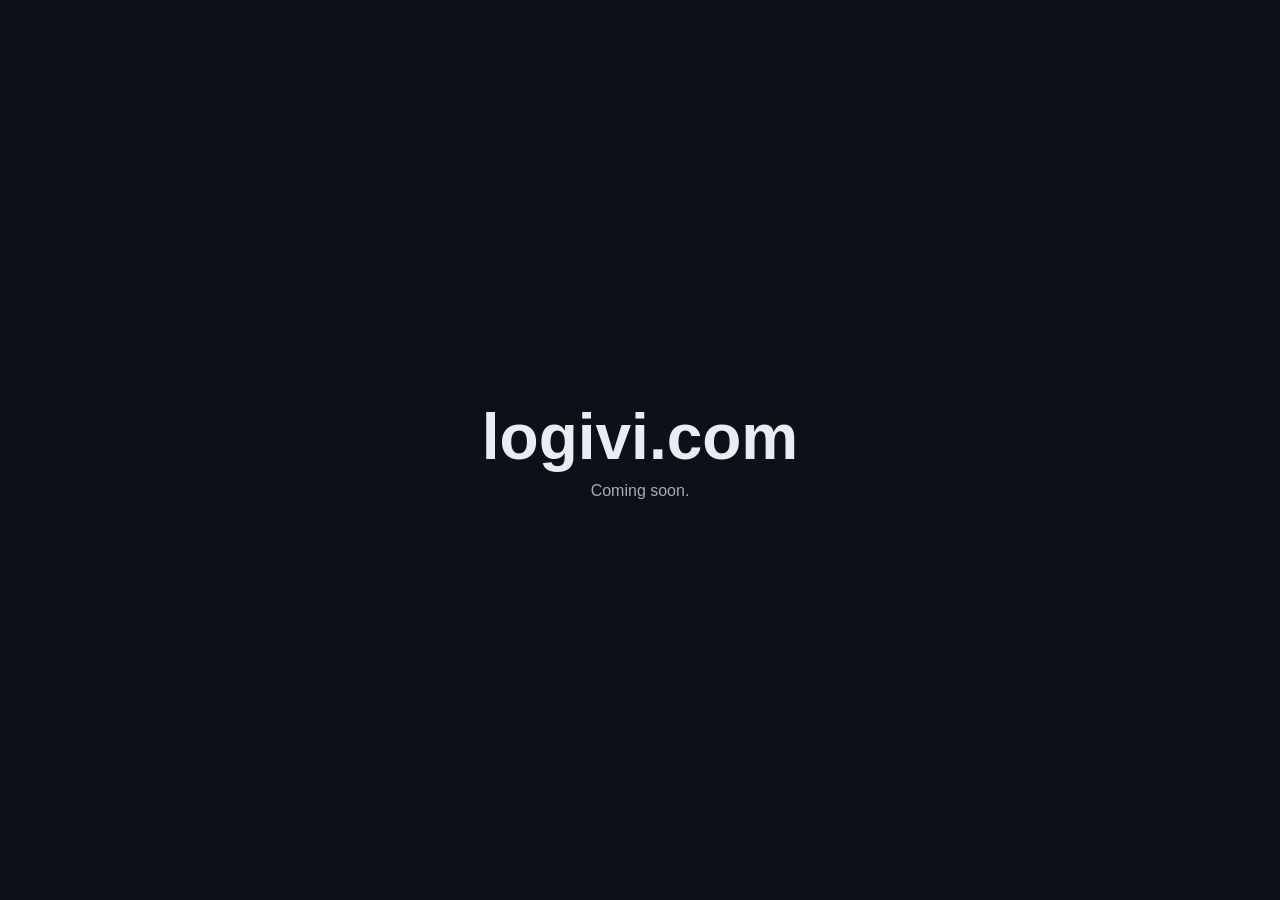
==== index.html @ e2a75693 "Initial site with custom domain logivi.com" ====
<!DOCTYPE html>
<html lang="en">
<head>
  <meta charset="utf-8" />
  <meta name="viewport" content="width=device-width, initial-scale=1" />
  <title>logivi.com</title>
  <style>
    :root { color-scheme: light dark; }
    body {
      margin: 0;
      min-height: 100vh;
      display: grid;
      place-items: center;
      font-family: -apple-system, BlinkMacSystemFont, "Segoe UI", Roboto, Helvetica, Arial, sans-serif;
      background: #0d1117;
      color: #e6edf3;
    }
    main { text-align: center; padding: 2rem; }
    h1 { font-size: clamp(2rem, 6vw, 4rem); margin: 0 0 0.5rem; }
    p { opacity: 0.7; margin: 0; }
  </style>
</head>
<body>
  <main>
    <h1>logivi.com</h1>
    <p>Coming soon.</p>
  </main>
</body>
</html>
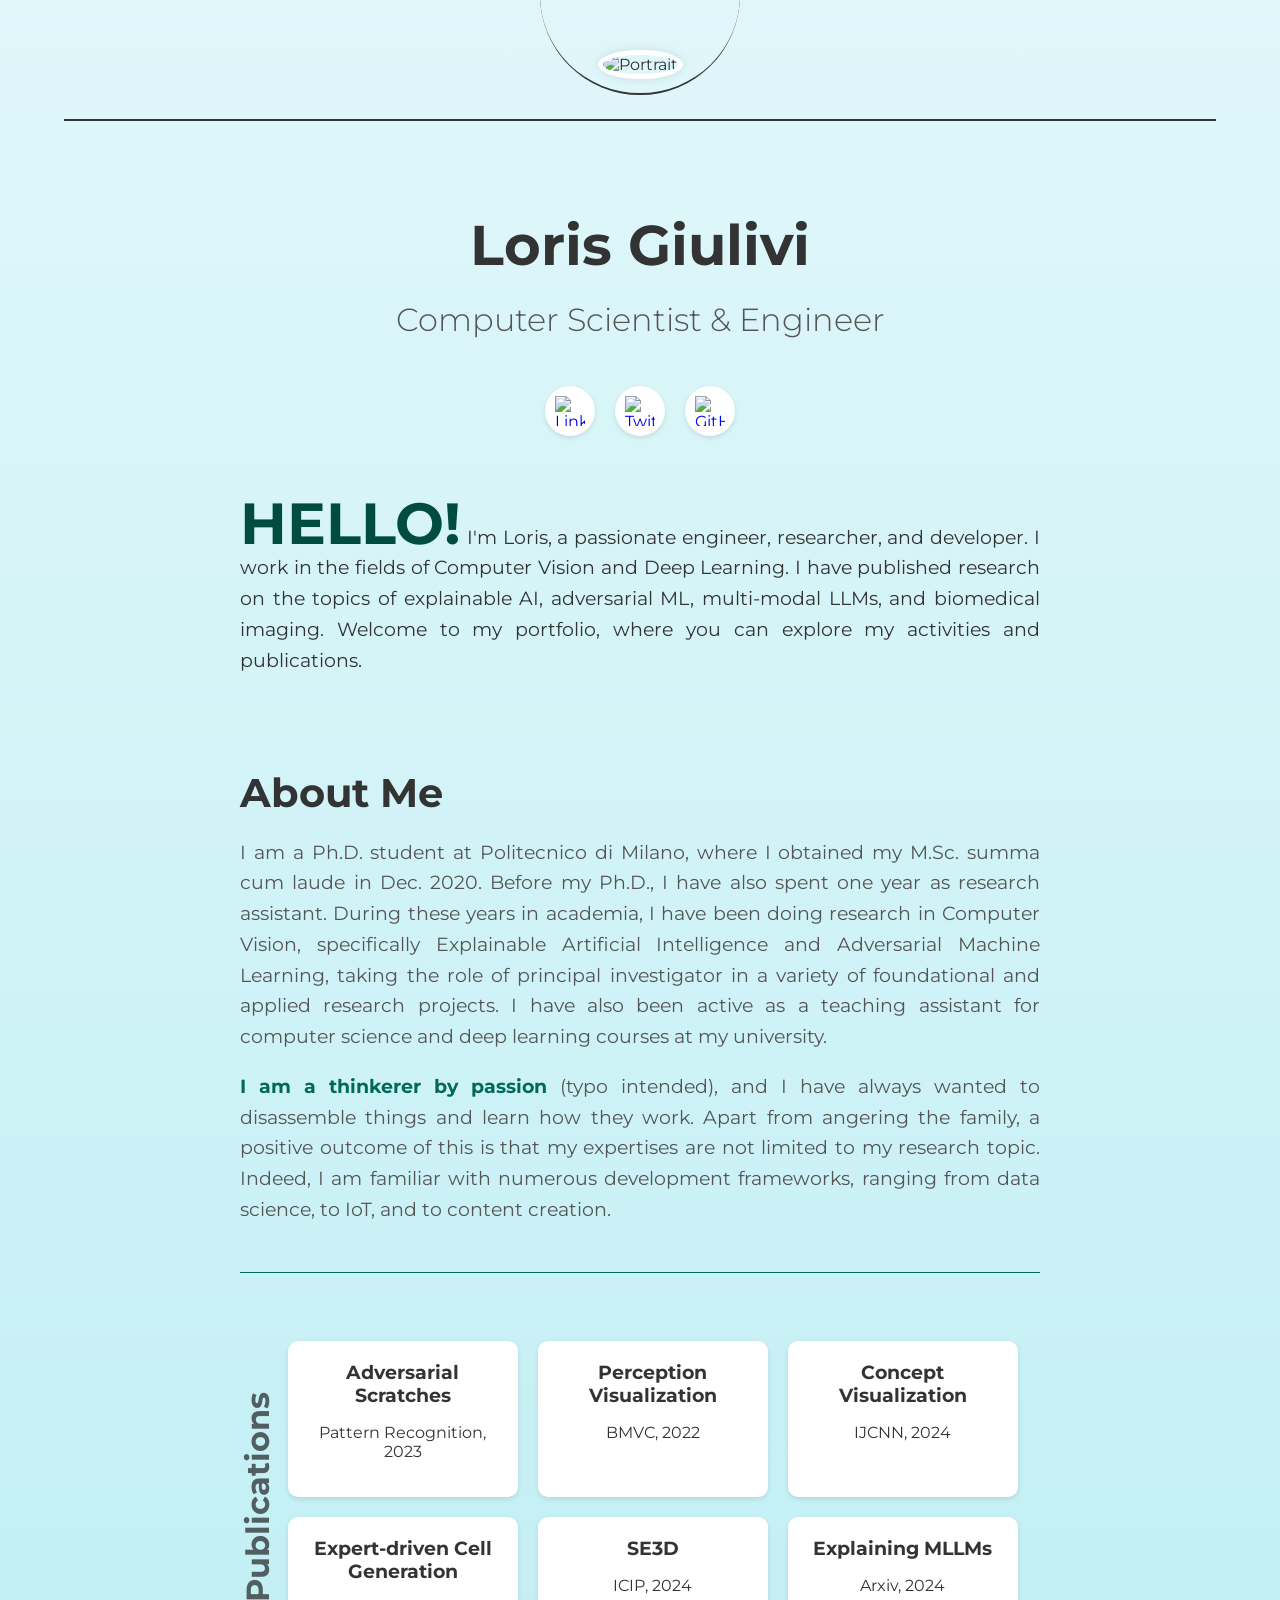
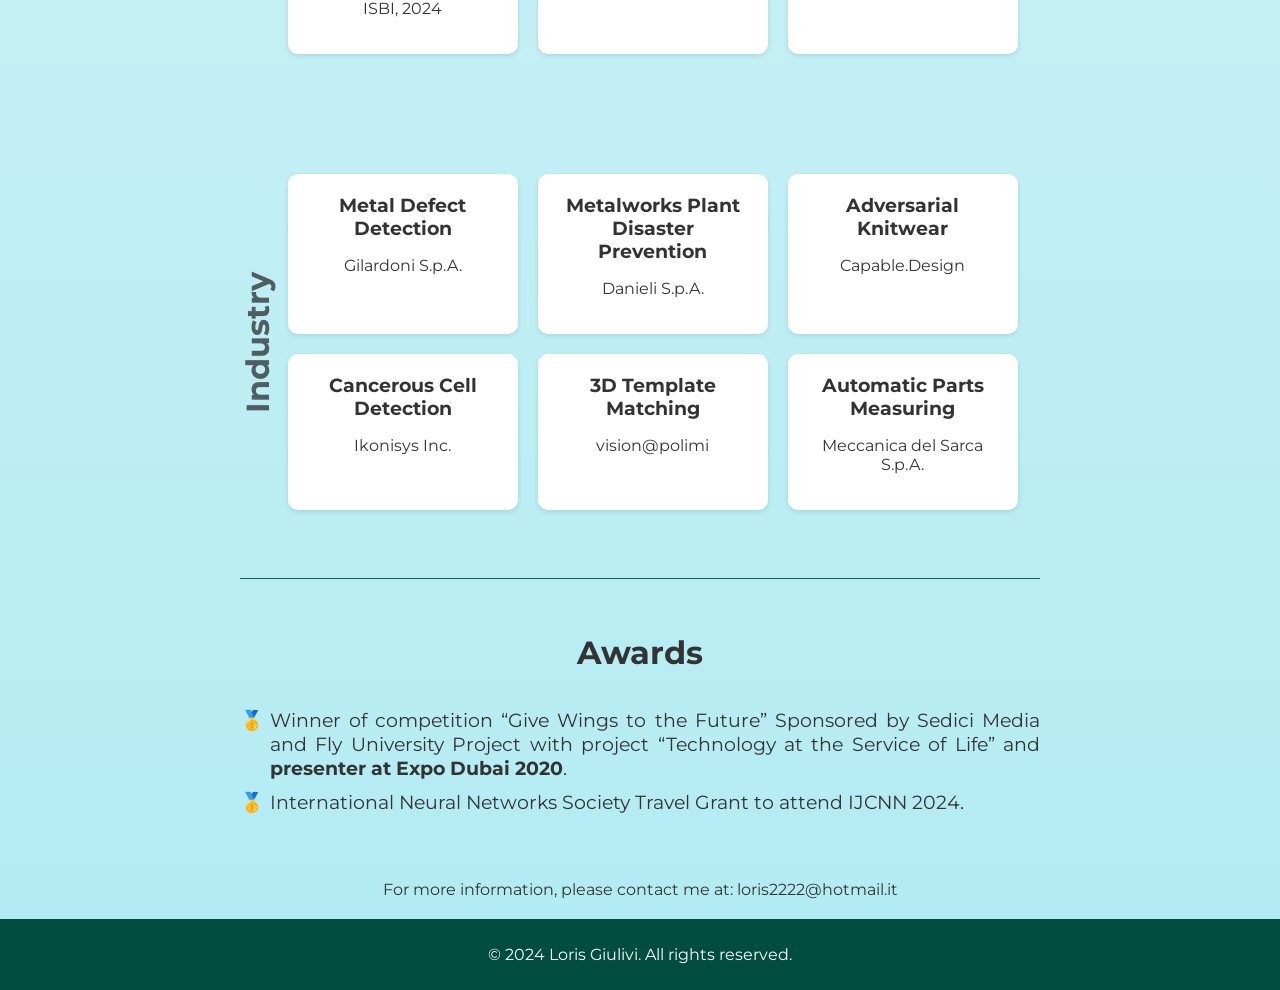
==== commit 83d907af: "Add real site content and images" ====
--- a/index.html
+++ b/index.html
@@ -1,29 +1,784 @@
-<!DOCTYPE html>
-<html lang="en">
-<head>
-  <meta charset="utf-8" />
-  <meta name="viewport" content="width=device-width, initial-scale=1" />
-  <title>logivi.com</title>
-  <style>
-    :root { color-scheme: light dark; }
-    body {
-      margin: 0;
-      min-height: 100vh;
-      display: grid;
-      place-items: center;
-      font-family: -apple-system, BlinkMacSystemFont, "Segoe UI", Roboto, Helvetica, Arial, sans-serif;
-      background: #0d1117;
-      color: #e6edf3;
-    }
-    main { text-align: center; padding: 2rem; }
-    h1 { font-size: clamp(2rem, 6vw, 4rem); margin: 0 0 0.5rem; }
-    p { opacity: 0.7; margin: 0; }
-  </style>
-</head>
-<body>
-  <main>
-    <h1>logivi.com</h1>
-    <p>Coming soon.</p>
-  </main>
-</body>
-</html>
+<!DOCTYPE html>
+<html lang="en">
+<head>
+    <meta charset="UTF-8">
+    <meta name="viewport" content="width=device-width, initial-scale=1.0">
+	<link href="https://fonts.googleapis.com/css2?family=Montserrat:wght@400;700&display=swap" rel="stylesheet">
+    <title>Loris Giulivi</title>
+    <style>
+		.section-breaker {
+			width: 100%;
+			max-width: 800px;
+			align: center:
+			padding: auto;
+			/*margin: 40px 0;*/
+			border: none;
+			border-top: 1px solid #00695C;
+		}
+		.section-breaker h3 {
+			text-align: center;
+			font-size: 1.5em;
+			margin: 20px 0;
+		}
+		emph {
+			font-weight: 700;
+			color: #00695C
+		}
+        body {
+            font-family: 'Montserrat', Arial, sans-serif;
+            margin: 0;
+            padding: 0;
+            background: linear-gradient(to bottom, #e0f7fa, #b2ebf2);
+            color: #333;
+        }
+        header {
+            text-align: center;
+            padding: 50px 0;
+            position: relative;
+        }
+        header img {
+            width: 150px;
+            height: 150px;
+            border-radius: 50%;
+            border: 5px solid white;
+            box-shadow: 0 0 10px rgba(0, 0, 0, 0.1);
+			cursor: pointer;
+        }
+		.falling-char {
+			position: absolute;
+			font-size: 20px;
+			color: green;
+			animation: fall 3s linear infinite;
+			user-select: none;
+		}
+
+		@keyframes fall {
+			0% {
+				top: 0;
+				opacity: 1;
+			}
+			100% {
+				top: 100vh;
+				opacity: 0;
+			}
+		}
+        header .line {
+            width: 90%;
+            height: 2px;
+            background: #333;
+            margin-top: 40px;
+			margin-left: auto;
+			margin-right: auto;
+			margin-bottom: 0px;
+            position: relative;
+        }
+        header .line::before {
+            content: '';
+            position: absolute;
+            top: -80px;
+            left: 50%;
+            width: 200px;
+            height: 100px;
+            background: transparent;
+            border-bottom: 2px solid #333;
+            border-radius: 0 0 100px 100px;
+            transform: translate(-50%,-45%);
+        }
+		.title-section {
+			text-align: center;
+			padding: 0px 0px;
+		}
+		.title {
+			font-size: 3.5em;
+			font-weight: 700;
+			color: #333;
+			margin-bottom: 5px;
+			line-height: 1;
+			padding-left: 5px;
+			padding-right: 5px;
+		}
+		.subtitle {
+			font-size: 2em;
+			font-weight: 300;
+			color: #555;
+		}
+        .bio {
+			hyphens: auto;
+            text-align: justify;
+            padding: 20px;
+            max-width: 800px;
+            margin: auto;
+        }
+		.bio p {
+			font-size: 1.2em;
+			line-height: 1.6;
+		}
+		.bio p .hello {
+			font-size: 3em;
+			font-weight: 700;
+			color: #004D40;
+			line-height: 1;
+		}
+		.about-me {
+			text-align: left;
+			hyphens: auto;
+            text-align: justify;
+			padding: 20px;
+			max-width: 800px;
+			margin: 0 auto;
+		}
+
+		.about-me h2 {
+			font-size: 2.5em;
+			margin-bottom: 20px;
+			color: #333;
+		}
+
+		.about-me p {
+			font-size: 1.2em;
+			line-height: 1.6;
+			color: #555;
+		}
+		.projects-section {
+			position: relative;
+			/*display: flex;*/
+			align-items: center;
+			justify-content: center; 
+			padding: auto;
+			max-width: 800px;
+			margin: auto; /*calc(50% - 400px - 102px);*/
+			padding-top: 50px;
+			padding-bottom: 50px;
+			gap: 0px;
+		}
+
+		.projects-title {
+			position: absolute;
+			writing-mode: vertical-rl;
+			transform: translateY(-50%) rotate(180deg);
+			top: 50%;
+			left: -30px; /* Adjust this value to your preference */
+			font-size: 2em;
+			font-weight: 700;
+			line-height: 1;
+			margin-right: 10px;
+			white-space: nowrap;
+			display: inline-block;
+			color: #333;
+			color: rgba(33, 33, 33, 0.7);
+		}
+
+		.projects {
+			position: relative;
+			flex: 1;
+			display: flex;
+			flex-wrap: wrap;
+			justify-content: center;
+			padding: 0px;
+			padding-left: 25px;
+		}
+        .card {
+			user-select: none;
+            background: white;
+            border-radius: 10px;
+            box-shadow: 0 2px 5px rgba(0, 0, 0, 0.1);
+            margin: 10px;
+            padding: 20px;
+            width: 190px;
+            text-align: center;
+            cursor: pointer;
+            transition: transform 0.2s;
+        }
+        .card:hover {
+            transform: scale(1.05);
+        }
+        .card h3 {
+            margin: 0 0 10px;
+        }
+        .popup {
+			hyphens: auto;
+			text-align: justify;
+			display: none;
+			position: fixed;
+			top: 50%;
+			left: 50%;
+			transform: translate(-50%, -50%);
+			background: white;
+			padding: 30px;
+			padding-top: 10px;
+			border-radius: 10px;
+			box-shadow: 0 2px 10px rgba(0, 0, 0, 0.3);
+			z-index: 1000;
+			max-width: 800px;
+			width: 90%; /* Adjust this value to fit smaller screens if needed */
+			max-height: 90vh; /* Ensure the popup doesn't exceed 90% of the viewport height */
+			overflow-y: auto; /* Make the popup content scrollable if it exceeds the max-height */
+		}
+
+		.popup-header {
+			vertical-align: top;
+			display: inline;
+			justify-content: space-between;
+			align-items: center;
+			padding: 0px 0px;
+			width: 100%;
+			padding: auto;
+		}
+
+		.popup-title {
+			width: calc(100% - 68px);
+			padding: auto;
+			margin-left: 20px;
+			padding-bottom: 25px;
+			display: inline-block;
+			margin: 0;
+			font-size: 1.25em;
+			text-align: justify;
+			hyphens: auto;
+			-webkit-hyphens: auto;
+			-ms-hyphens: auto;
+			overflow-wrap: break-word;
+			word-break: break-word;
+			max-width: calc(100% - 40px); /* Adjust based on the button size */
+		}
+		
+		.no-scroll {
+			overflow: hidden;
+		}
+
+		.close-button {
+			vertical-align: top;
+			background: none;
+			border: none;
+			font-size: 1.5em;
+			cursor: pointer;
+			color: #333;
+			line-height: 1;
+			padding: 5px;
+		}
+
+		.close-button:hover {
+			color: #000;
+		}
+
+		.close-button:focus {
+			outline: none;
+		}
+		
+        .popup h3 {
+            margin-top: 0;
+            padding-top: 15px;
+            padding-right: 20px;
+			hyphens: auto;
+            text-align: justify;
+        }
+		.popup-button-container {
+			display: flex;
+			justify-content: flex-end; /* Align button to the right */
+			align-items: center;
+			padding-bottom: 10px;
+		}
+		.popup-button-container pupup-title {
+			font-weight: 700;
+            margin-top: 0;
+            padding-top: 15px;
+            padding-right: 20px;
+			hyphens: auto;
+            text-align: justify;
+			flex-grow: 1;
+		}
+        .popup button {
+			align: center;
+			background-color: #007BFF; /* Primary color */
+			color: #fff; /* Text color */
+			border: none;
+			border-radius: 50px; /* Rounded edges */
+			padding: 5px 10px; /* Padding for the button */
+			font-size: 16px; /* Font size */
+			font-weight: 600; /* Font weight */
+			cursor: pointer;
+			transition: background-color 0.3s ease, transform 0.3s ease, box-shadow 0.3s ease;
+		}
+		.popup img {
+			object-fit: contain;
+			width:100%;
+			max-height: 400px;
+		}
+
+		.popup button:hover {
+			background-color: #0056b3; /* Darker shade for hover */
+			transform: translateY(-2px); /* Slight lift effect */
+			box-shadow: 0 6px 12px rgba(0, 0, 0, 0.1); /* Slight shadow for hover */
+		}
+
+		.popup button:active {
+			background-color: #004085; /* Even darker shade for active state */
+			transform: translateY(0); /* Reset lift effect */
+			box-shadow: 0 4px 8px rgba(0, 0, 0, 0.2); /* Slightly stronger shadow for active state */
+		}
+
+		.popup button:focus {
+			outline: none;
+			box-shadow: 0 0 0 3px rgba(0, 123, 255, 0.5); /* Focus ring */
+		}
+        .overlay {
+            display: none;
+            position: fixed;
+            top: 0;
+            left: 0;
+            width: 100%;
+            height: 100%;
+            background: rgba(0, 0, 0, 0.5);
+            z-index: 999;
+        }
+		.awards-section {
+			text-align: center;
+			padding: 20px;
+			max-width: 800px;
+			margin: auto;
+		}
+		.awards-section h2 {
+			font-size: 2em;
+			margin-bottom: 20px;
+			color: #333;
+		}
+		.awards-list {
+			list-style-type: none;
+			padding: 0;
+			text-align: left;
+			display: inline-block;
+		}
+		.awards-list li {
+			font-size: 1.2em;
+			margin-bottom: 10px;
+			padding-left: 30px; /* Add padding to align text */
+			text-indent: -0px; /* Negative text-indent to pull the first line back */
+			position: relative;
+			hyphens: auto;
+            text-align: justify;
+		}
+		.awards-list li .medal {
+			position: absolute;
+			left: 0;
+			top: 0;
+		}
+		.social-media {
+			text-align: center;
+			padding: 20px;
+		}
+		.social-media h2 {
+			margin-bottom: 20px;
+		}
+		.social-grid {
+			display: flex;
+			flex-wrap: wrap;
+			justify-content: center;
+			gap: 20px;
+		}
+		.social-button {
+			width: 50px;
+			height: 50px;
+			display: flex;
+			justify-content: center;
+			align-items: center;
+			border-radius: 50%;
+			background-color: white;
+			box-shadow: 0 2px 5px rgba(0, 0, 0, 0.1);
+			transition: transform 0.2s;
+		}
+		.social-button img {
+			width: 30px;
+			height: 30px;
+		}
+		.social-button:hover {
+			transform: scale(1.1);
+		}
+        .info {
+            text-align: center;
+            padding: 20px;
+        }
+		.contact-info {
+			user-select: none;
+			display: flex;
+			justify-content: center;
+			align-items: center;
+			flex-wrap: wrap;
+		}
+		.contact-info span {
+			margin: 0 0px;
+		}
+		.info img {
+			vertical-align: middle;
+		}
+        footer {
+            text-align: center;
+            padding: 10px;
+            background: #004d40;
+            color: white;
+        }
+		
+		/* SCROLLBAR */
+		/* width */
+		::-webkit-scrollbar {
+		  width: 10px;
+		}
+
+		/* Track */
+		::-webkit-scrollbar-track {
+		  background: #f1f1f1;
+		}
+
+		/* Handle */
+		::-webkit-scrollbar-thumb {
+		  background: #00695C;
+		}
+
+		/* Handle on hover */
+		::-webkit-scrollbar-thumb:hover {
+		  background: #009688;
+		}
+		
+		#connectButton {
+			position: fixed;
+			bottom: 20px;
+			left: 50%;
+			transform: translateX(-50%);
+			padding: 20px 30px;
+			font-size: 16px;
+			color: white;
+			background-color: #007BFF;
+			border: none;
+			border-radius: 20px;
+			cursor: pointer;
+			box-shadow: 0 4px 8px rgba(0, 0, 0, 0.2);
+			z-index: 1000;
+		}
+
+		#connectButton:hover {
+			background-color: #0056b3;
+		}
+    </style>
+</head>
+<body>
+	<!-- <button id="connectButton">Connect</button> !-->
+    <header>
+        <img id="profile-photo" src="https://logivi.com/images/Portrait_square_1MB.png" alt="Portrait">
+        <div class="line"></div>
+    </header>
+    <section class="title-section">
+		<h1 class="title">Loris Giulivi</h1>
+		<h2 class="subtitle">Computer Scientist & Engineer</h2>
+	</section>
+	<section class="social-media">
+		<!-- <h2>Connect with me</h2>!-->
+		<div class="social-grid">
+			<a href="https://www.linkedin.com/in/lorisgiulivi/" class="social-button" target="_blank">
+				<img src="https://upload.wikimedia.org/wikipedia/commons/thumb/8/81/LinkedIn_icon.svg/2048px-LinkedIn_icon.svg.png" alt="LinkedIn">
+			</a>
+			<a href="https://x.com/GiuliviLoris" class="social-button" target="_blank">
+				<img src="https://upload.wikimedia.org/wikipedia/commons/9/95/Twitter_new_X_logo.png" alt="Twitter">
+			</a>
+			<a href="https://github.com/loris2222" class="social-button" target="_blank">
+				<img src="https://upload.wikimedia.org/wikipedia/commons/9/91/Octicons-mark-github.svg" alt="GitHub">
+			</a>
+		</div>
+	</section>
+    <section class="bio">
+		<p><span class="hello">HELLO!</span> I'm Loris, a passionate engineer, researcher, and developer. I work in the fields of Computer Vision and Deep Learning. I have published research on the topics of explainable AI, adversarial ML, multi-modal LLMs, and biomedical imaging. Welcome to my portfolio, where you can explore my activities and publications.</p>
+	</section>
+	<section class="about-me">
+        <h2>About Me</h2>
+        <p>I am a Ph.D. student at Politecnico di Milano, where I obtained my M.Sc. summa cum laude in Dec. 2020. Before my Ph.D., I have also spent one year as research assistant. During these years in academia, I have been doing research in Computer Vision, specifically Explainable Artificial Intelligence and Adversarial Machine Learning, taking the role of principal investigator in a variety of foundational and applied research projects. I have also been active as a teaching assistant for computer science and deep learning courses at my university. </p>
+        <p><emph>I am a thinkerer by passion</emph> (typo intended), and I have always wanted to disassemble things and learn how they work. Apart from angering the family, a positive outcome of this is that my expertises are not limited to my research topic. Indeed, I am familiar with numerous development frameworks, ranging from data science, to IoT, and to content creation.</p>
+    </section>
+	<hr class="section-breaker">
+	<section class="projects-section">
+		<div class="projects-title">
+			<p>Publications</p>
+		</div>
+		<div class="projects">
+			<div class="card" onclick="openPopup('scratches')">
+				<h3>Adversarial Scratches</h3>
+				<p>Pattern Recognition, 2023</p>
+			</div>
+			<div class="card" onclick="openPopup('pv')">
+				<h3>Perception Visualization</h3>
+				<p>BMVC, 2022</p>
+			</div>
+			<div class="card" onclick="openPopup('convis')">
+				<h3>Concept Visualization</h3>
+				<p>IJCNN, 2024</p>
+			</div>
+			<div class="card" onclick="openPopup('cells')">
+				<h3>Expert-driven Cell Generation</h3>
+				<p>ISBI, 2024</p>
+			</div>
+			<div class="card" onclick="openPopup('se3d')">
+				<h3>SE3D</h3>
+				<p>ICIP, 2024</p>
+			</div>
+			<div class="card" onclick="openPopup('mllms')">
+				<h3>Explaining MLLMs</h3>
+				<p>Arxiv, 2024</p>
+			</div>
+			<!-- Add more cards as needed -->
+		</div>
+	</section>
+	<section class="projects-section">
+		<div class="projects-title">
+			<p>Industry</p>
+		</div>
+		<div class="projects">
+			<div class="card" onclick="openPopup('gil')">
+				<h3>Metal Defect Detection</h3>
+				<p>Gilardoni S.p.A.</p>
+			</div>
+			<div class="card" onclick="openPopup('danieli')">
+				<h3>Metalworks Plant Disaster Prevention</h3>
+				<p>Danieli S.p.A.</p>
+			</div>
+			<div class="card" onclick="openPopup('capable')">
+				<h3>Adversarial Knitwear</h3>
+				<p>Capable.Design</p>
+			</div>
+			<div class="card" onclick="openPopup('ikonisys')">
+				<h3>Cancerous Cell Detection</h3>
+				<p>Ikonisys Inc.</p>
+			</div>
+			<div class="card" onclick="openPopup('shelf')">
+				<h3>3D Template Matching</h3>
+				<p>vision@polimi</p>
+			</div>
+			<div class="card" onclick="openPopup('sarca')">
+				<h3>Automatic Parts Measuring</h3>
+				<p>Meccanica del Sarca S.p.A.</p>
+			</div>
+			<!-- Add more cards as needed -->
+		</div>
+	</section>
+    <div id="scratches" class="popup">
+		<div class="popup-header">
+			<h1 class="popup-title">Adversarial Scratches: Deployable Attacks to CNN Classifiers</h1>
+			<button onclick="closePopup()" class="close-button" aria-label="Close">&times;</button>
+		</div>
+		<img src="https://logivi.com/images/scratches.png" alt="Adversarial Scratches">
+		<p>
+			Deep Neural Networks (DNNs) are susceptible to adversarial examples. These take the form of small perturbations applied to the model’s input which lead to incorrect predictions.
+			Most of the literature, however, focuses on attacks to <i>digital images</i>, which are by design not deployable to physical targets.
+			Consequently, it is hard to assess how dangerous these attacks are to real world systems such as autonomous vehicles.
+			In this work, we present Adversarial Scratches, a novel attack which is designed to be deployable to physical targets. We leverage Bézier curves to reduce the dimension of the search space and to constraint the attack to a specific location.
+			We test the proposed attack in several scenarios, and show that Adversarial Scratches achieve  higher fooling rate than other deployable state-of-the-art methods, while requiring significantly fewer queries and modifying very few pixels.
+		</p>
+        <p><a href="https://arxiv.org/pdf/2204.09397" target="_blank">Paper</a></p>
+    </div>
+    <div id="pv" class="popup">
+		<div class="popup-header">
+			<h1 class="popup-title">Perception Visualization: Seeing Through the Eyes of a DNN</h1>
+			<button onclick="closePopup()" class="close-button" aria-label="Close">&times;</button>
+		</div>
+        <img src="https://logivi.com/images/pv.png" alt="Perception Visualization">
+		<p>
+			Current research in the field of explainable AI has given rise to various perturbation or gradient-based saliency maps. For images, these techniques fail to fully capture and convey the semantic information needed to elucidate why the model makes the predictions it does. In this work, we develop a new form of explanation that is radically different in nature from current explanation methods, such as Grad-CAM. Perception visualization provides a visual representation of what the DNN perceives in the input image by depicting what visual patterns the latent representation corresponds to. Visualizations are obtained through a reconstruction model that inverts the encoded features, such that the parameters and predictions of the original models are not modified. Results of our user study demonstrate that humans can better understand and predict the system’s decisions when perception visualizations are available, thus easing the debugging and deployment of deep models as trusted systems.
+		</p>
+        <p><a href="https://arxiv.org/pdf/2204.09920" target="_blank">Paper</a></p>
+    </div>
+    <div id="convis" class="popup">
+        <div class="popup-header">
+			<h1 class="popup-title">Concept Visualization: Explaining the CLIP Multi-modal Embedding Using WordNet</h1>
+			<button onclick="closePopup()" class="close-button" aria-label="Close">&times;</button>
+		</div>
+        <img src="https://logivi.com/images/convis.png" alt="Concept Visualization">
+		<p>
+			CLIP has shown impressive performance on a variety of tasks, yet, its inherently opaque architecture may hinder the application of models employing CLIP as backbone, especially in fields where trust and model explainability are imperative.
+			Previously available explanations such as saliency maps can only be computed to explain classes relevant to the end task, often smaller in scope than the backbone training classes.In the context of models implementing CLIP as their vision backbone, a substantial portion of the information embedded within the learned representations is thus left unexplained.
+			In this work, we propose Concept Visualization (ConVis), a novel saliency methodology that explains the CLIP embedding of an image by exploiting the multi-modal nature of the embeddings. ConVis makes use of lexical information from WordNet to compute task-agnostic Saliency Maps for any concept, not limited to concepts the end model was trained on.
+			We validate our use of WordNet via an out of distribution detection experiment, and test ConVis on an object localization benchmark, showing that Concept Visualizations correctly identify and localize the image's semantic content. Additionally, we perform a user study demonstrating that our methodology can give users insight on the model's functioning.
+		</p>
+        <p><a href="https://arxiv.org/pdf/2405.14563" target="_blank">Paper</a></p>
+    </div>
+    <div id="cells" class="popup">
+        <div class="popup-header">
+			<h1 class="popup-title">An expert-driven data generation pipeline for histological images</h1>
+			<button onclick="closePopup()" class="close-button" aria-label="Close">&times;</button>
+		</div>
+        <img src="https://logivi.com/images/cells.png" alt="Cells">
+		<p>
+			Deep Learning models have been successfully applied to many applications including biomedical cell segmentation and classification in histological images. These models require large amounts of annotated data which might not always be available, especially in the medical field where annotations are scarce and expensive. To overcome this limitation, we propose a novel pipeline for generating synthetic datasets for cell segmentation. Given only a handful of annotated images, our method generates a large dataset of images which can be used to effectively train DL instance segmentation models. Our solution is designed to generate cells of realistic shapes and placement by allowing experts to incorporate domain knowledge during the generation of the dataset.
+		</p>
+        <p><a href="https://confcats-event-sessions.s3.amazonaws.com/isbi24/papers/1224.pdf" target="_blank">Paper</a></p>
+    </div>
+    <div id="se3d" class="popup">
+        <div class="popup-header">
+			<h1 class="popup-title">SE3D: A Framework for Saliency Method Evaluation in 3D Imaging</h1>
+			<button onclick="closePopup()" class="close-button" aria-label="Close">&times;</button>
+		</div>
+        <img src="https://logivi.com/images/seed.png" alt="SE3D">
+		<p>
+			3D CNNs have shown impressive performance in biomedical imaging. In these critical settings, explaining the model's decisions is fundamental. Despite recent advances in Explainable Artificial Intelligence, however, little effort has been devoted to explaining 3D CNNs, and many works explain these models via inadequate extensions of 2D saliency methods.
+			One fundamental limitation to the development of 3D saliency methods is the lack of a benchmark to quantitatively assess them on 3D data.
+			To address this issue, we propose SE3D: a framework for Saliency method Evaluation in 3D imaging.
+			We propose modifications to ShapeNet, ScanNet, and BraTS datasets, and evaluation metrics to assess saliency methods for 3D CNNs.
+			We evaluate both state-of-the-art saliency methods designed for 3D data and extensions of popular 2D saliency methods to 3D. Our experiments show that 3D saliency methods do not provide explanations of sufficient quality, and that there is margin for future improvements and safer applications of 3D CNNs in critical fields.
+		</p>
+        <p><a href="https://arxiv.org/pdf/2405.14584" target="_blank">Paper</a></p>
+    </div>
+    <div id="mllms" class="popup">
+        <div class="popup-header">
+			<h1 class="popup-title">Explaining Multi-modal Large Language Models by Analyzing their Vision Perception</h1>
+			<button onclick="closePopup()" class="close-button" aria-label="Close">&times;</button>
+		</div>
+        <img src="https://logivi.com/images/mllm.png" alt="MLLMs">
+		<p>
+			Multi-modal Large Language Models (MLLMs) have demonstrated remarkable capabilities in understanding and generating content across various modalities, such as images and text. However, their interpretability remains a challenge, hindering their adoption in critical applications. This research proposes a novel approach to enhance the interpretability of MLLMs by focusing on the image embedding component. We combine an open-world localization model with a MLLM, thus creating a new architecture able to simultaneously produce text and object localization outputs from the same vision embedding. The proposed architecture greatly promotes interpretability, enabling us to design a novel saliency map to explain any output token, to identify model hallucinations, and to assess model biases through semantic adversarial perturbations.
+		</p>
+        <p><a href="https://arxiv.org/pdf/2405.14612" target="_blank">Paper</a></p>
+    </div>
+	
+    <div id="gil" class="popup">
+        <div class="popup-header">
+			<h1 class="popup-title">Metal defect detection in X-Ray Imaging</h1>
+			<button onclick="closePopup()" class="close-button" aria-label="Close">&times;</button>
+		</div>
+        <img src="https://logivi.com/images/gil.png" alt="gilardoni">
+		<p>
+			Gilardoni S.p.A. develops X-Ray scanners for industrial applications. We have developed an application to detect and categorize defects in metal components from the output X-Ray image. The application employs Machine Learning techniques to cluster and classify alterations in the metal structure.
+		</p>
+    </div>
+    <div id="danieli" class="popup">
+        <div class="popup-header">
+			<h1 class="popup-title">Steel tube manufacturing plant disaster prevention</h1>
+			<button onclick="closePopup()" class="close-button" aria-label="Close">&times;</button>
+		</div>
+        <img src="https://logivi.com/images/danieli.png" alt="danieli">
+		<p>
+			Danieli S.p.A. develops and operates steel tube manufacturing plants. In one production stage, a steel tube is automatically inserted into a mold by a mandrel. If the tube's position is incorrect, this can cause a catastrophic failure of the plant, with great economi cost and risk to the operators.
+			We have developed a camera system to analyze in real time the position of the tube with millimeter precision. The system enables to raise an alarm if the tube is not positioned correctly, thus avoiding failures.
+			The system has been validated through a digital twin reconstruction of the plant and camera system.
+		</p>
+    </div>
+    <div id="capable" class="popup">
+        <div class="popup-header">
+			<h1 class="popup-title">Adversarial Knitwear for urban camouflage</h1>
+			<button onclick="closePopup()" class="close-button" aria-label="Close">&times;</button>
+		</div>
+        <img src="https://logivi.com/images/capable.png" alt="capable">
+		<p>
+			We have developed adversarial patterns in collaboration with Capable.Design that can be knitted on garments to avoid recognition by person identification systems.
+			The patterns are developed to be robust to different views and to be appealing in terms of color and shapes.
+			A patent has been submitted for the developed patterns.
+		</p>
+    </div>
+    <div id="ikonisys" class="popup">
+        <div class="popup-header">
+			<h1 class="popup-title">Histological Image Segmentation</h1>
+			<button onclick="closePopup()" class="close-button" aria-label="Close">&times;</button>
+		</div>
+        <img src="https://logivi.com/images/ikonisys.png" alt="ikonisys">
+		<p>
+			Ikonisys Inc. develops histological imaging equipment. We have developed a Deep Learning system to segment cells in fluorescence images based on Faster-RCNN and deployed it to Ikonisys' machines.
+		</p>
+    </div>
+    <div id="shelf" class="popup">
+        <div class="popup-header">
+			<h1 class="popup-title">3D Template Matching</h1>
+			<button onclick="closePopup()" class="close-button" aria-label="Close">&times;</button>
+		</div>
+        <img src="https://logivi.com/images/template.png" alt="pattern">
+		<p>
+			We have developed a system for 3D template matching able to identify all instances of hundreds of planar templates in an image. The system can identify objects such as boxes, and thus can be employed in supermarkets for shelf analysis.
+		</p>
+    </div>
+    <div id="sarca" class="popup">
+        <div class="popup-header">
+			<h1 class="popup-title">Automatic Component Measurement</h1>
+			<button onclick="closePopup()" class="close-button" aria-label="Close">&times;</button>
+		</div>
+        <img src="https://logivi.com/images/sarca.png" alt="sarca">
+		<p>
+			We have developed a camera and laser system to automatically measure the dimensions of a metal component for quality assurance.
+			A point cloud is obtained from the system, which is then compared to a template to verify compliance with the specifications.
+		</p>
+    </div>
+    <div class="overlay" onclick="closePopup()"></div>
+	<hr class="section-breaker">
+	<section class="awards-section">
+    <h2>Awards</h2>
+		<ul class="awards-list">
+			<li><span class="medal">&#129351;</span> Winner of competition “Give Wings to the Future” Sponsored by Sedici Media and Fly University Project with project “Technology at the Service of Life” and <b>presenter at Expo Dubai 2020</b>.</li>
+			<li><span class="medal">&#129351;</span> International Neural Networks Society Travel Grant to attend IJCNN 2024.</li>
+			<!-- Add more awards as needed -->
+		</ul>
+	</section>
+    <section class="info">
+		<div class="contact-info">
+		  <span style="order: 3">@</span>
+		  <span style="order: 4">hotmail.it</span>
+		  <span style="order: 1">For more information, please contact me at:&nbsp;</span>
+		  <span style="order: 2">loris2222</span>
+		</div>
+	</section>
+    <footer>
+        <p>&copy; 2024 Loris Giulivi. All rights reserved.</p>
+    </footer>
+
+    <script>
+        function openPopup(id) {
+            document.getElementById(id).style.display = 'block';
+            document.querySelector('.overlay').style.display = 'block';
+			document.body.classList.add('no-scroll');
+        }
+        function closePopup() {
+            document.querySelectorAll('.popup').forEach(popup => popup.style.display = 'none');
+            document.querySelector('.overlay').style.display = 'none';
+			document.body.classList.remove('no-scroll');
+        }
+    </script>
+	<script>
+        document.addEventListener('DOMContentLoaded', () => {
+            const profilePhoto = document.getElementById('profile-photo');
+            let isEffectActive = false;
+            let intervalId;
+
+            profilePhoto.addEventListener('click', (event) => { // Pass the event object here
+                isEffectActive = !isEffectActive;
+                if (isEffectActive) {
+                    startEffect(event); // Pass the event object here
+                } else {
+                    stopEffect();
+                }
+            });
+
+            function startEffect(event) { // Receive the event object here
+                intervalId = setInterval(() => {
+                    const charElement = document.createElement('div');
+                    charElement.classList.add('falling-char');
+                    charElement.innerText = Math.random() > 0.5 ? '0' : '1';
+                    charElement.style.left = `${event.clientX}px`; // Adjust left position based on cursor
+                    charElement.style.top = `${event.clientY}px`; // Adjust top position based on cursor
+                    document.body.appendChild(charElement);
+
+                    // Remove the element after animation ends
+                    setTimeout(() => {
+                        charElement.remove();
+                    }, 3000);
+                }, 100);
+            }
+
+            function stopEffect() {
+                clearInterval(intervalId);
+                const fallingChars = document.querySelectorAll('.falling-char');
+                fallingChars.forEach(char => char.remove());
+            }
+        });
+    </script>
+	<script>
+		document.getElementById('connectButton').addEventListener('click', function() {
+		document.getElementById('connectButton').style.display = 'none';
+		window.scrollTo({
+			top: document.body.scrollHeight,
+			behavior: 'smooth'
+		});
+	});
+	</script>
+</body>
+</html>
